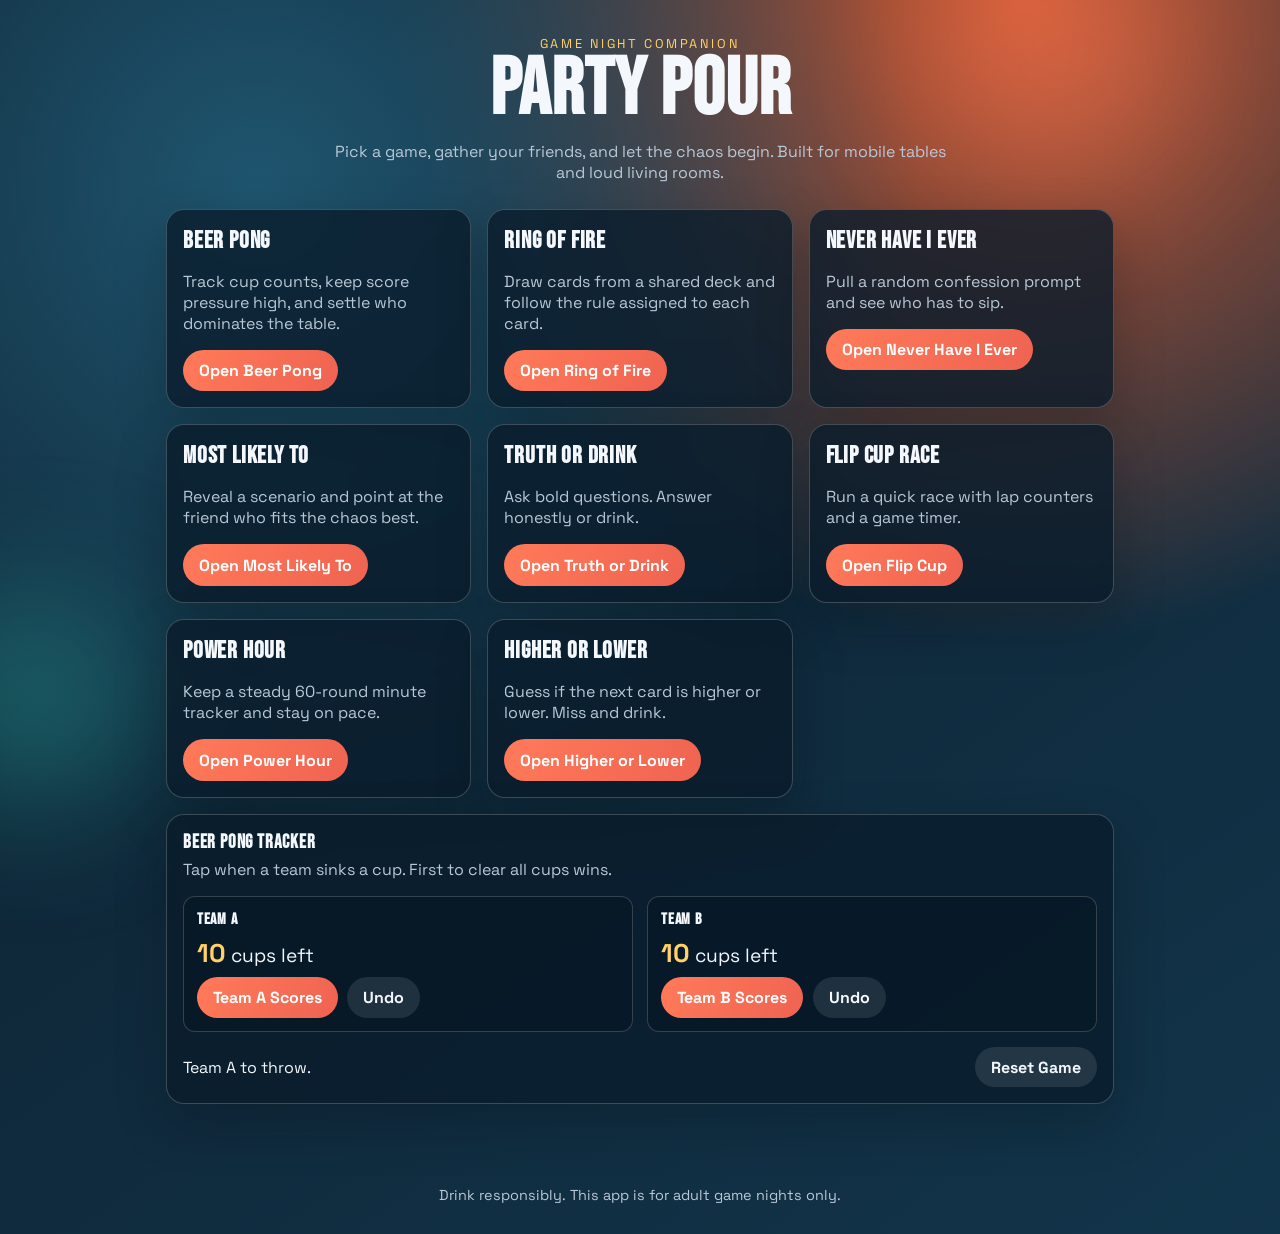
==== index.html @ 75dd9f56 "Add initial implementation of Party Pour drinking game webapp with multiple games and UI" ====
<!DOCTYPE html>
<html lang="en">
  <head>
    <meta charset="UTF-8" />
    <meta name="viewport" content="width=device-width, initial-scale=1.0" />
    <title>Party Pour - Drinking Games</title>
    <link rel="preconnect" href="https://fonts.googleapis.com" />
    <link rel="preconnect" href="https://fonts.gstatic.com" crossorigin />
    <link
      href="https://fonts.googleapis.com/css2?family=Bebas+Neue&family=Space+Grotesk:wght@400;500;700&display=swap"
      rel="stylesheet"
    />
    <link rel="stylesheet" href="styles.css" />
  </head>
  <body>
    <div class="ambient ambient-one" aria-hidden="true"></div>
    <div class="ambient ambient-two" aria-hidden="true"></div>

    <header class="hero">
      <p class="eyebrow">Game Night Companion</p>
      <h1>Party Pour</h1>
      <p class="hero-copy">
        Pick a game, gather your friends, and let the chaos begin. Built for mobile tables and loud living rooms.
      </p>
    </header>

    <main class="layout">
      <section class="game-grid" id="games">
        <article class="game-card" id="beer-pong-card">
          <h2>Beer Pong</h2>
          <p>
            Track cup counts, keep score pressure high, and settle who dominates the table.
          </p>
          <button class="cta" data-target="beer-pong">Open Beer Pong</button>
        </article>

        <article class="game-card" id="ring-fire-card">
          <h2>Ring of Fire</h2>
          <p>
            Draw cards from a shared deck and follow the rule assigned to each card.
          </p>
          <button class="cta" data-target="ring-of-fire">Open Ring of Fire</button>
        </article>

        <article class="game-card">
          <h2>Never Have I Ever</h2>
          <p>
            Pull a random confession prompt and see who has to sip.
          </p>
          <button class="cta" data-target="never-have-i-ever">Open Never Have I Ever</button>
        </article>

        <article class="game-card">
          <h2>Most Likely To</h2>
          <p>
            Reveal a scenario and point at the friend who fits the chaos best.
          </p>
          <button class="cta" data-target="most-likely-to">Open Most Likely To</button>
        </article>

        <article class="game-card">
          <h2>Truth or Drink</h2>
          <p>
            Ask bold questions. Answer honestly or drink.
          </p>
          <button class="cta" data-target="truth-or-drink">Open Truth or Drink</button>
        </article>

        <article class="game-card">
          <h2>Flip Cup Race</h2>
          <p>
            Run a quick race with lap counters and a game timer.
          </p>
          <button class="cta" data-target="flip-cup">Open Flip Cup</button>
        </article>

        <article class="game-card">
          <h2>Power Hour</h2>
          <p>
            Keep a steady 60-round minute tracker and stay on pace.
          </p>
          <button class="cta" data-target="power-hour">Open Power Hour</button>
        </article>

        <article class="game-card">
          <h2>Higher or Lower</h2>
          <p>
            Guess if the next card is higher or lower. Miss and drink.
          </p>
          <button class="cta" data-target="higher-lower">Open Higher or Lower</button>
        </article>
      </section>

      <section class="panel active" id="beer-pong" aria-labelledby="beer-pong-heading">
        <div class="panel-header">
          <h3 id="beer-pong-heading">Beer Pong Tracker</h3>
          <p>Tap when a team sinks a cup. First to clear all cups wins.</p>
        </div>

        <div class="teams">
          <div class="team" data-team="a">
            <h4>Team A</h4>
            <p class="cups-left"><span id="cups-a">10</span> cups left</p>
            <div class="team-actions">
              <button class="hit" data-action="score" data-team="a">Team A Scores</button>
              <button class="undo" data-action="undo" data-team="a">Undo</button>
            </div>
          </div>

          <div class="team" data-team="b">
            <h4>Team B</h4>
            <p class="cups-left"><span id="cups-b">10</span> cups left</p>
            <div class="team-actions">
              <button class="hit" data-action="score" data-team="b">Team B Scores</button>
              <button class="undo" data-action="undo" data-team="b">Undo</button>
            </div>
          </div>
        </div>

        <div class="status-row">
          <p id="beer-pong-status">Team A starts. Lock in your first shot.</p>
          <button id="reset-beer-pong" class="ghost">Reset Game</button>
        </div>
      </section>

      <section class="panel" id="ring-of-fire" aria-labelledby="ring-fire-heading">
        <div class="panel-header">
          <h3 id="ring-fire-heading">Ring of Fire Deck</h3>
          <p>Draw one card at a time and follow the rule. Deck shuffles each reset.</p>
        </div>

        <div class="deck-area">
          <button id="draw-card" class="draw">Draw Card</button>
          <div class="card-output" id="card-output" aria-live="polite">
            <p class="card-rank">Ready to draw</p>
            <p class="card-rule">Press draw to start your round.</p>
          </div>
        </div>

        <div class="status-row">
          <p id="cards-left">52 cards left</p>
          <button id="reset-ring-fire" class="ghost">Reset Deck</button>
        </div>
      </section>

      <section class="panel" id="never-have-i-ever" aria-labelledby="nhie-heading">
        <div class="panel-header">
          <h3 id="nhie-heading">Never Have I Ever</h3>
          <p>One prompt at a time. If you have done it, take a sip.</p>
        </div>

        <div class="deck-area">
          <button id="draw-nhie" class="draw">New Prompt</button>
          <div class="card-output" id="nhie-output" aria-live="polite">
            <p class="card-rank">Never have I ever...</p>
            <p class="card-rule">Tap new prompt to begin.</p>
          </div>
        </div>
      </section>

      <section class="panel" id="most-likely-to" aria-labelledby="mlt-heading">
        <div class="panel-header">
          <h3 id="mlt-heading">Most Likely To</h3>
          <p>Read the scenario, vote quickly, and losing vote drinks.</p>
        </div>

        <div class="deck-area">
          <button id="draw-mlt" class="draw">New Scenario</button>
          <div class="card-output" id="mlt-output" aria-live="polite">
            <p class="card-rank">Most likely to...</p>
            <p class="card-rule">Tap new scenario to start.</p>
          </div>
        </div>
      </section>

      <section class="panel" id="truth-or-drink" aria-labelledby="tod-heading">
        <div class="panel-header">
          <h3 id="tod-heading">Truth or Drink</h3>
          <p>Get a random question. Answer or drink.</p>
        </div>

        <div class="deck-area">
          <button id="draw-tod" class="draw">New Question</button>
          <div class="card-output" id="tod-output" aria-live="polite">
            <p class="card-rank">Truth or drink?</p>
            <p class="card-rule">Tap new question to begin.</p>
          </div>
        </div>
      </section>

      <section class="panel" id="flip-cup" aria-labelledby="flip-cup-heading">
        <div class="panel-header">
          <h3 id="flip-cup-heading">Flip Cup Race</h3>
          <p>Track team flips and race time in one screen.</p>
        </div>

        <div class="teams">
          <div class="team">
            <h4>Team A</h4>
            <p class="cups-left"><span id="flip-a">0</span> flips</p>
            <div class="team-actions">
              <button class="hit" id="flip-a-plus">Add Flip</button>
              <button class="undo" id="flip-a-minus">Undo</button>
            </div>
          </div>

          <div class="team">
            <h4>Team B</h4>
            <p class="cups-left"><span id="flip-b">0</span> flips</p>
            <div class="team-actions">
              <button class="hit" id="flip-b-plus">Add Flip</button>
              <button class="undo" id="flip-b-minus">Undo</button>
            </div>
          </div>
        </div>

        <div class="status-row">
          <p id="flip-timer">00:00</p>
          <div class="inline-actions">
            <button id="flip-start" class="draw">Start Timer</button>
            <button id="flip-stop" class="undo">Stop</button>
            <button id="flip-reset" class="ghost">Reset</button>
          </div>
        </div>
      </section>

      <section class="panel" id="power-hour" aria-labelledby="power-hour-heading">
        <div class="panel-header">
          <h3 id="power-hour-heading">Power Hour</h3>
          <p>Advance one round each minute until round 60.</p>
        </div>

        <div class="status-tile">
          <p class="tile-label">Current Round</p>
          <p class="tile-value" id="power-round">0 / 60</p>
        </div>

        <div class="status-row">
          <button id="power-next" class="draw">Next Round</button>
          <button id="power-reset" class="ghost">Reset Power Hour</button>
        </div>
        <p id="power-status" class="helper-text">Press next round when the minute hits.</p>
      </section>

      <section class="panel" id="higher-lower" aria-labelledby="higher-lower-heading">
        <div class="panel-header">
          <h3 id="higher-lower-heading">Higher or Lower</h3>
          <p>Guess whether the next card is higher or lower than the current card.</p>
        </div>

        <div class="status-tile">
          <p class="tile-label">Current Card</p>
          <p class="tile-value" id="hl-current">Draw to begin</p>
        </div>

        <div class="status-row">
          <button id="hl-higher" class="draw">Higher</button>
          <button id="hl-lower" class="draw">Lower</button>
          <button id="hl-reset" class="ghost">Reset Deck</button>
        </div>
        <p id="hl-status" class="helper-text">Make a guess to reveal the next card.</p>
      </section>
    </main>

    <footer class="footer">
      <p>Drink responsibly. This app is for adult game nights only.</p>
    </footer>

    <script src="script.js"></script>
  </body>
</html>
---- styles.css ----
:root {
  --bg: #0d1f2d;
  --bg-alt: #12344a;
  --accent: #ff7a59;
  --accent-2: #ffd166;
  --mint: #2ec4b6;
  --text: #f4f7fb;
  --muted: #b9c8d6;
  --panel: rgba(9, 28, 43, 0.78);
  --panel-border: rgba(255, 255, 255, 0.2);
  --danger: #ff4d6d;
  --success: #3ddc97;
}

* {
  box-sizing: border-box;
}

body {
  margin: 0;
  min-height: 100vh;
  font-family: "Space Grotesk", "Trebuchet MS", sans-serif;
  color: var(--text);
  background: radial-gradient(circle at 20% 15%, #1f556f 0%, transparent 45%),
    radial-gradient(circle at 80% 0%, #cf5c36 0%, transparent 40%),
    linear-gradient(145deg, var(--bg) 0%, var(--bg-alt) 100%);
  overflow-x: hidden;
  position: relative;
}

.ambient {
  position: fixed;
  z-index: -1;
  border-radius: 50%;
  opacity: 0.35;
  filter: blur(70px);
  animation: drift 10s ease-in-out infinite alternate;
}

.ambient-one {
  width: 240px;
  height: 240px;
  background: var(--accent);
  top: -60px;
  right: 8%;
}

.ambient-two {
  width: 220px;
  height: 220px;
  background: var(--mint);
  bottom: 10%;
  left: -80px;
  animation-duration: 13s;
}

.hero {
  max-width: 980px;
  margin: 0 auto;
  padding: 2.2rem 1rem 1rem;
  text-align: center;
  animation: rise 650ms ease-out both;
}

.eyebrow {
  text-transform: uppercase;
  letter-spacing: 0.16rem;
  color: var(--accent-2);
  margin: 0;
  font-size: 0.8rem;
}

h1,
h2,
h3,
h4 {
  font-family: "Bebas Neue", Impact, sans-serif;
  letter-spacing: 0.05rem;
  margin: 0;
}

h1 {
  font-size: clamp(2.8rem, 8vw, 5rem);
  line-height: 0.95;
}

.hero-copy {
  max-width: 620px;
  margin: 0.8rem auto 0;
  color: var(--muted);
}

.layout {
  max-width: 980px;
  margin: 0 auto;
  padding: 0.6rem 1rem 3.2rem;
}

.game-grid {
  display: grid;
  grid-template-columns: repeat(auto-fit, minmax(240px, 1fr));
  gap: 1rem;
  margin-bottom: 1rem;
}

.game-card,
.panel {
  background: var(--panel);
  border: 1px solid var(--panel-border);
  border-radius: 18px;
  backdrop-filter: blur(6px);
  box-shadow: 0 20px 50px rgba(2, 10, 16, 0.25);
}

.game-card {
  padding: 1rem;
  transform: translateY(12px);
  opacity: 0;
  animation: rise 700ms ease-out forwards;
}

.game-card:nth-child(2) {
  animation-delay: 120ms;
}

.game-card:nth-child(3) {
  animation-delay: 180ms;
}

.game-card:nth-child(4) {
  animation-delay: 240ms;
}

.game-card:nth-child(5) {
  animation-delay: 300ms;
}

.game-card:nth-child(6) {
  animation-delay: 360ms;
}

.game-card:nth-child(7) {
  animation-delay: 420ms;
}

.game-card:nth-child(8) {
  animation-delay: 480ms;
}

.game-card p {
  color: var(--muted);
}

.cta,
.hit,
.undo,
.draw,
.ghost {
  border: none;
  border-radius: 999px;
  font: inherit;
  font-weight: 700;
  cursor: pointer;
  transition: transform 160ms ease, filter 160ms ease;
}

.cta,
.hit,
.draw {
  background: linear-gradient(120deg, var(--accent), #ef6351);
  color: #fff;
  padding: 0.65rem 1rem;
}

.undo,
.ghost {
  background: rgba(255, 255, 255, 0.1);
  color: var(--text);
  padding: 0.6rem 1rem;
}

.cta:hover,
.hit:hover,
.undo:hover,
.draw:hover,
.ghost:hover {
  transform: translateY(-2px);
  filter: brightness(1.05);
}

.panel {
  display: none;
  padding: 1rem;
  margin-top: 0.8rem;
}

.panel.active {
  display: block;
  animation: fadeIn 280ms ease-out;
}

.panel-header p {
  color: var(--muted);
  margin-top: 0.3rem;
}

.teams {
  display: grid;
  gap: 0.9rem;
  grid-template-columns: repeat(auto-fit, minmax(220px, 1fr));
}

.team {
  border: 1px solid rgba(255, 255, 255, 0.18);
  border-radius: 12px;
  padding: 0.8rem;
  background: rgba(5, 20, 31, 0.45);
}

.cups-left {
  margin: 0.5rem 0;
  font-size: 1.2rem;
}

.cups-left span {
  color: var(--accent-2);
  font-size: 1.6rem;
  font-weight: 700;
}

.team-actions {
  display: flex;
  gap: 0.6rem;
  flex-wrap: wrap;
}

.status-row {
  margin-top: 0.95rem;
  display: flex;
  justify-content: space-between;
  align-items: center;
  gap: 0.75rem;
  flex-wrap: wrap;
}

#beer-pong-status {
  margin: 0;
}

.inline-actions {
  display: flex;
  gap: 0.55rem;
  flex-wrap: wrap;
}

.status-tile {
  margin-top: 0.8rem;
  border: 1px solid rgba(255, 255, 255, 0.18);
  border-radius: 12px;
  padding: 0.9rem;
  background: rgba(5, 20, 31, 0.45);
}

.tile-label {
  margin: 0;
  color: var(--muted);
  text-transform: uppercase;
  letter-spacing: 0.08rem;
  font-size: 0.78rem;
}

.tile-value {
  margin: 0.25rem 0 0;
  font-size: clamp(1.2rem, 4vw, 1.8rem);
  font-weight: 700;
}

.helper-text {
  margin: 0.8rem 0 0;
  color: var(--muted);
}

.deck-area {
  display: grid;
  gap: 0.8rem;
  grid-template-columns: 1fr;
}

.card-output {
  border: 1px solid rgba(255, 255, 255, 0.18);
  border-radius: 12px;
  padding: 1rem;
  background: linear-gradient(130deg, rgba(46, 196, 182, 0.15), rgba(255, 122, 89, 0.12));
  min-height: 120px;
}

.card-rank {
  font-size: clamp(1.2rem, 3vw, 1.8rem);
  font-weight: 700;
  margin: 0;
}

.card-rule {
  margin: 0.4rem 0 0;
  color: var(--muted);
}

.footer {
  text-align: center;
  color: var(--muted);
  padding: 1rem;
  font-size: 0.9rem;
}

@keyframes rise {
  from {
    opacity: 0;
    transform: translateY(16px);
  }

  to {
    opacity: 1;
    transform: translateY(0);
  }
}

@keyframes fadeIn {
  from {
    opacity: 0;
  }

  to {
    opacity: 1;
  }
}

@keyframes drift {
  from {
    transform: translate(0, 0) scale(1);
  }

  to {
    transform: translate(20px, 30px) scale(1.12);
  }
}

@media (max-width: 680px) {
  .hero {
    text-align: left;
    padding-top: 1.4rem;
  }

  .status-row {
    align-items: stretch;
  }

  .status-row .ghost {
    width: 100%;
  }

  .hit,
  .undo,
  .draw,
  .cta {
    width: 100%;
  }

  .inline-actions {
    width: 100%;
  }

  .inline-actions .draw,
  .inline-actions .undo,
  .inline-actions .ghost {
    width: 100%;
  }

  .team-actions {
    flex-direction: column;
  }
}
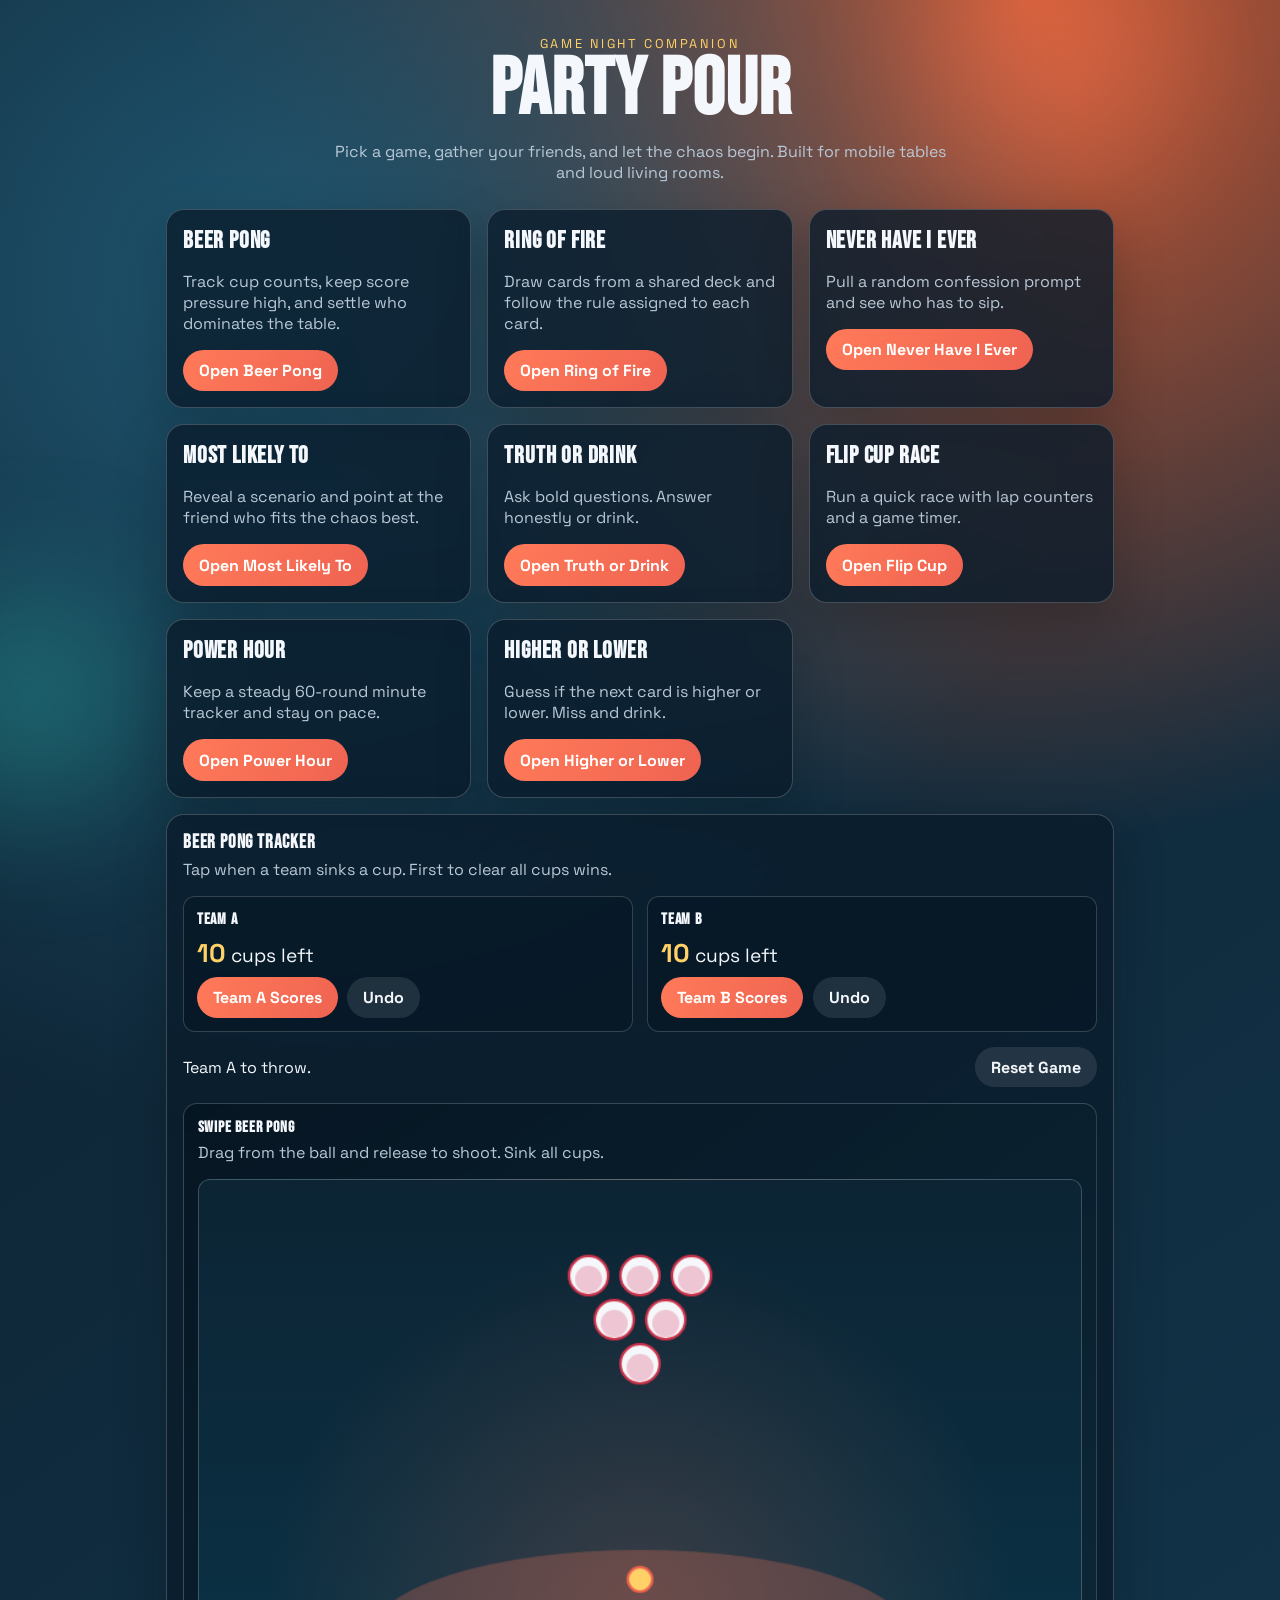
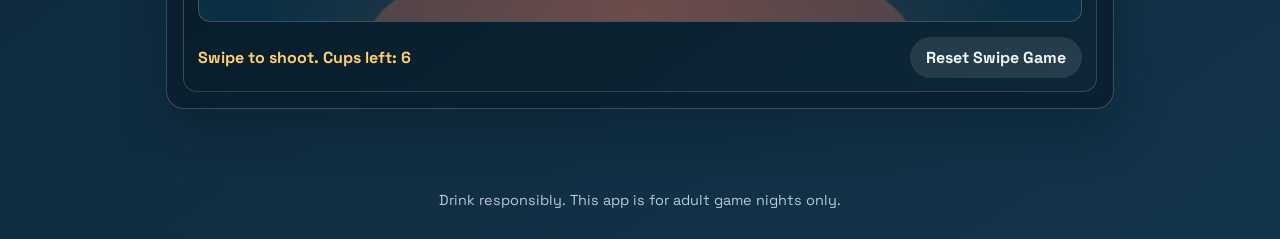
==== commit 335dbab5: "Add Swipe Beer Pong mini-game with canvas and UI elements" ====
--- a/index.html
+++ b/index.html
@@ -121,6 +121,18 @@
           <p id="beer-pong-status">Team A starts. Lock in your first shot.</p>
           <button id="reset-beer-pong" class="ghost">Reset Game</button>
         </div>
+
+        <div class="beer-pong-swipe">
+          <div class="panel-header compact">
+            <h4>Swipe Beer Pong</h4>
+            <p>Drag from the ball and release to shoot. Sink all cups.</p>
+          </div>
+          <canvas id="beer-pong-canvas" width="720" height="360" aria-label="Swipe beer pong mini game"></canvas>
+          <div class="status-row">
+            <p id="beer-pong-swipe-status">Swipe to shoot. Cups left: 6</p>
+            <button id="reset-beer-pong-swipe" class="ghost">Reset Swipe Game</button>
+          </div>
+        </div>
       </section>
 
       <section class="panel" id="ring-of-fire" aria-labelledby="ring-fire-heading">
@@ -132,6 +144,11 @@
         <div class="deck-area">
           <button id="draw-card" class="draw">Draw Card</button>
           <div class="card-output" id="card-output" aria-live="polite">
+            <div class="poker-card is-back" id="ring-fire-poker-card" aria-hidden="true">
+              <div class="poker-card-face poker-card-back">
+                <p>PARTY</p>
+              </div>
+            </div>
             <p class="card-rank">Ready to draw</p>
             <p class="card-rule">Press draw to start your round.</p>
           </div>
@@ -250,6 +267,11 @@
 
         <div class="status-tile">
           <p class="tile-label">Current Card</p>
+          <div class="poker-card is-back" id="hl-poker-card" aria-hidden="true">
+            <div class="poker-card-face poker-card-back">
+              <p>HIGH/LOW</p>
+            </div>
+          </div>
           <p class="tile-value" id="hl-current">Draw to begin</p>
         </div>
 
--- a/styles.css
+++ b/styles.css
@@ -204,6 +204,35 @@
   margin-top: 0.3rem;
 }
 
+.panel-header.compact {
+  margin-bottom: 0.4rem;
+}
+
+.beer-pong-swipe {
+  margin-top: 1rem;
+  border: 1px solid rgba(255, 255, 255, 0.18);
+  border-radius: 14px;
+  padding: 0.85rem;
+  background: linear-gradient(145deg, rgba(5, 20, 31, 0.72), rgba(17, 49, 66, 0.48));
+}
+
+#beer-pong-canvas {
+  width: 100%;
+  height: auto;
+  border-radius: 12px;
+  border: 1px solid rgba(255, 255, 255, 0.2);
+  background: radial-gradient(circle at 50% 100%, rgba(255, 122, 89, 0.2), transparent 60%),
+    linear-gradient(180deg, #0c2434 0%, #0b3043 100%);
+  touch-action: none;
+  display: block;
+}
+
+#beer-pong-swipe-status {
+  margin: 0;
+  color: var(--accent-2);
+  font-weight: 700;
+}
+
 .teams {
   display: grid;
   gap: 0.9rem;
@@ -292,6 +321,9 @@
   padding: 1rem;
   background: linear-gradient(130deg, rgba(46, 196, 182, 0.15), rgba(255, 122, 89, 0.12));
   min-height: 120px;
+  display: grid;
+  justify-items: start;
+  gap: 0.5rem;
 }
 
 .card-rank {
@@ -303,6 +335,130 @@
 .card-rule {
   margin: 0.4rem 0 0;
   color: var(--muted);
+}
+
+.poker-card {
+  width: 112px;
+  height: 158px;
+  border-radius: 14px;
+  perspective: 700px;
+  cursor: default;
+  transform-style: preserve-3d;
+  transition: transform 260ms ease;
+}
+
+.poker-card:hover {
+  transform: rotate(-2deg) translateY(-3px);
+}
+
+.poker-card-face {
+  position: relative;
+  width: 100%;
+  height: 100%;
+  border-radius: 14px;
+  border: 2px solid #f2f2f2;
+  background: linear-gradient(175deg, #ffffff 0%, #eef3f8 100%);
+  box-shadow: 0 14px 20px rgba(0, 0, 0, 0.24);
+  padding: 0.45rem;
+  overflow: hidden;
+}
+
+.poker-card-face::after {
+  content: "";
+  position: absolute;
+  inset: 0;
+  background: linear-gradient(120deg, transparent 25%, rgba(255, 255, 255, 0.5) 45%, transparent 62%);
+  transform: translateX(-120%);
+  transition: transform 420ms ease;
+}
+
+.poker-card:hover .poker-card-face::after {
+  transform: translateX(120%);
+}
+
+.poker-card.red {
+  color: #d00032;
+}
+
+.poker-card.black {
+  color: #102a43;
+}
+
+.poker-corner {
+  display: flex;
+  flex-direction: column;
+  align-items: center;
+  line-height: 1;
+  font-weight: 700;
+}
+
+.poker-corner.bottom {
+  position: absolute;
+  right: 0.45rem;
+  bottom: 0.45rem;
+  transform: rotate(180deg);
+}
+
+.poker-rank {
+  font-size: 1.05rem;
+}
+
+.poker-suit {
+  font-size: 0.95rem;
+  margin-top: 0.12rem;
+}
+
+.poker-center {
+  position: absolute;
+  inset: 0;
+  display: grid;
+  place-items: center;
+  font-size: 2.4rem;
+}
+
+.poker-card-back {
+  display: grid;
+  place-items: center;
+  background: repeating-linear-gradient(
+      45deg,
+      #f6f6f6,
+      #f6f6f6 8px,
+      #e1e7ee 8px,
+      #e1e7ee 16px
+    ),
+    linear-gradient(145deg, #264653, #1d3557);
+  color: #17324d;
+}
+
+.poker-card-back p {
+  margin: 0;
+  background: #ffffff;
+  border: 2px solid #17324d;
+  border-radius: 8px;
+  padding: 0.25rem 0.45rem;
+  font-size: 0.72rem;
+  font-weight: 700;
+  letter-spacing: 0.05rem;
+}
+
+.poker-card.is-back .poker-card-face {
+  border-color: #17324d;
+}
+
+.poker-card.dealt {
+  animation: dealIn 360ms ease-out;
+}
+
+@keyframes dealIn {
+  from {
+    transform: translateY(-10px) rotate(-5deg) scale(0.95);
+    opacity: 0;
+  }
+
+  to {
+    transform: translateY(0) rotate(0deg) scale(1);
+    opacity: 1;
+  }
 }
 
 .footer {
@@ -365,6 +521,11 @@
     width: 100%;
   }
 
+  .poker-card {
+    width: 100px;
+    height: 144px;
+  }
+
   .inline-actions {
     width: 100%;
   }
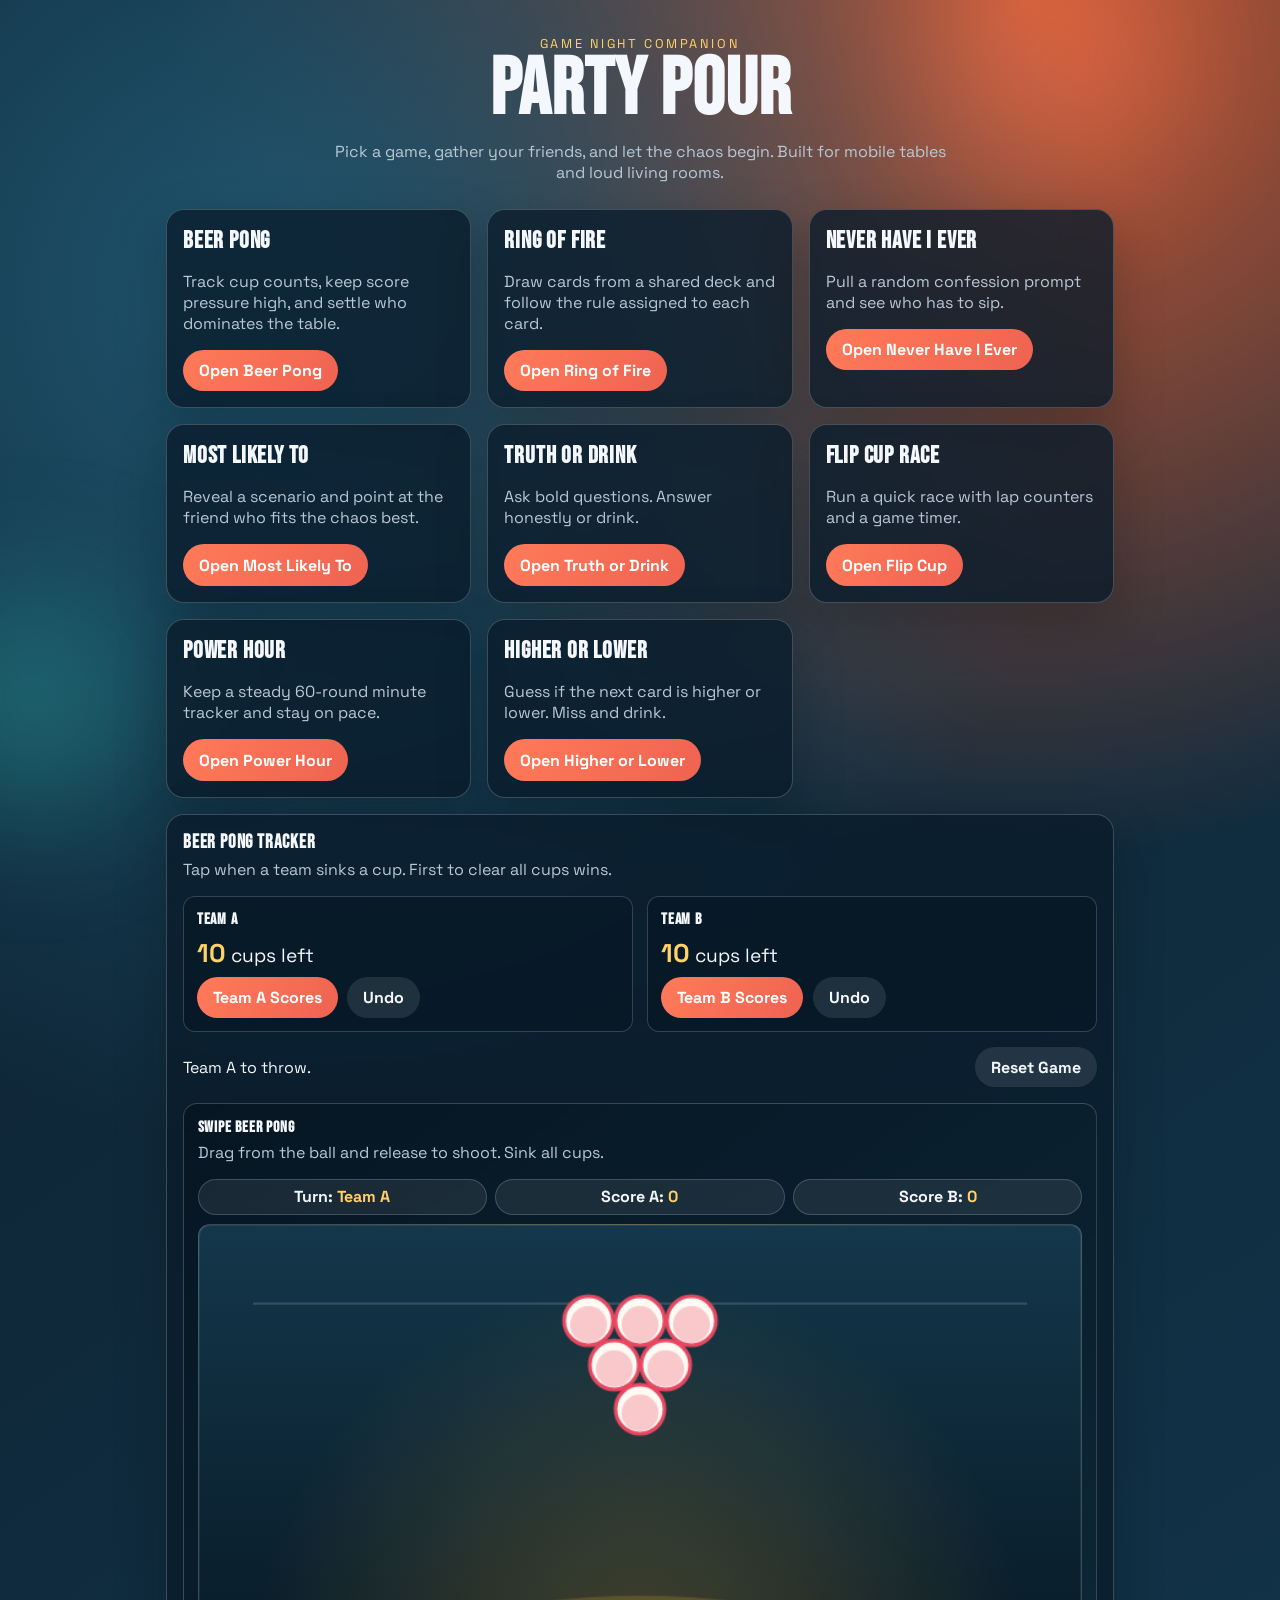
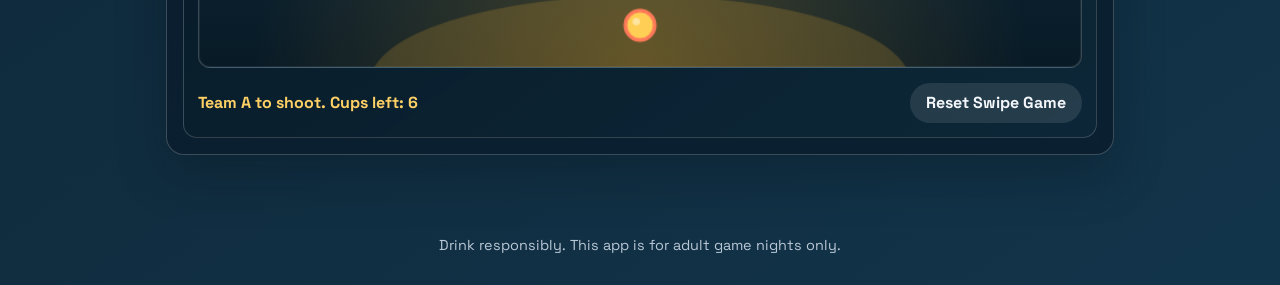
==== commit 279324fb: "Add scoreboard UI and audio feedback for Swipe Beer Pong game" ====
--- a/index.html
+++ b/index.html
@@ -127,6 +127,11 @@
             <h4>Swipe Beer Pong</h4>
             <p>Drag from the ball and release to shoot. Sink all cups.</p>
           </div>
+          <div class="swipe-scoreboard">
+            <p>Turn: <span id="swipe-turn">Team A</span></p>
+            <p>Score A: <span id="swipe-score-a">0</span></p>
+            <p>Score B: <span id="swipe-score-b">0</span></p>
+          </div>
           <canvas id="beer-pong-canvas" width="720" height="360" aria-label="Swipe beer pong mini game"></canvas>
           <div class="status-row">
             <p id="beer-pong-swipe-status">Swipe to shoot. Cups left: 6</p>
--- a/styles.css
+++ b/styles.css
@@ -216,15 +216,38 @@
   background: linear-gradient(145deg, rgba(5, 20, 31, 0.72), rgba(17, 49, 66, 0.48));
 }
 
+.swipe-scoreboard {
+  display: grid;
+  grid-template-columns: repeat(3, minmax(120px, 1fr));
+  gap: 0.5rem;
+  margin-bottom: 0.6rem;
+}
+
+.swipe-scoreboard p {
+  margin: 0;
+  border: 1px solid rgba(255, 255, 255, 0.18);
+  border-radius: 999px;
+  padding: 0.4rem 0.65rem;
+  text-align: center;
+  font-weight: 700;
+  background: rgba(255, 255, 255, 0.08);
+}
+
+.swipe-scoreboard span {
+  color: var(--accent-2);
+}
+
 #beer-pong-canvas {
   width: 100%;
+  min-height: 220px;
   height: auto;
   border-radius: 12px;
   border: 1px solid rgba(255, 255, 255, 0.2);
-  background: radial-gradient(circle at 50% 100%, rgba(255, 122, 89, 0.2), transparent 60%),
-    linear-gradient(180deg, #0c2434 0%, #0b3043 100%);
+  background: radial-gradient(circle at 50% 100%, rgba(255, 182, 39, 0.24), transparent 62%),
+    linear-gradient(180deg, #14374b 0%, #0d2737 55%, #081a26 100%);
   touch-action: none;
   display: block;
+  box-shadow: inset 0 0 0 1px rgba(255, 255, 255, 0.07);
 }
 
 #beer-pong-swipe-status {
@@ -530,6 +553,10 @@
     width: 100%;
   }
 
+  .swipe-scoreboard {
+    grid-template-columns: 1fr;
+  }
+
   .inline-actions .draw,
   .inline-actions .undo,
   .inline-actions .ghost {
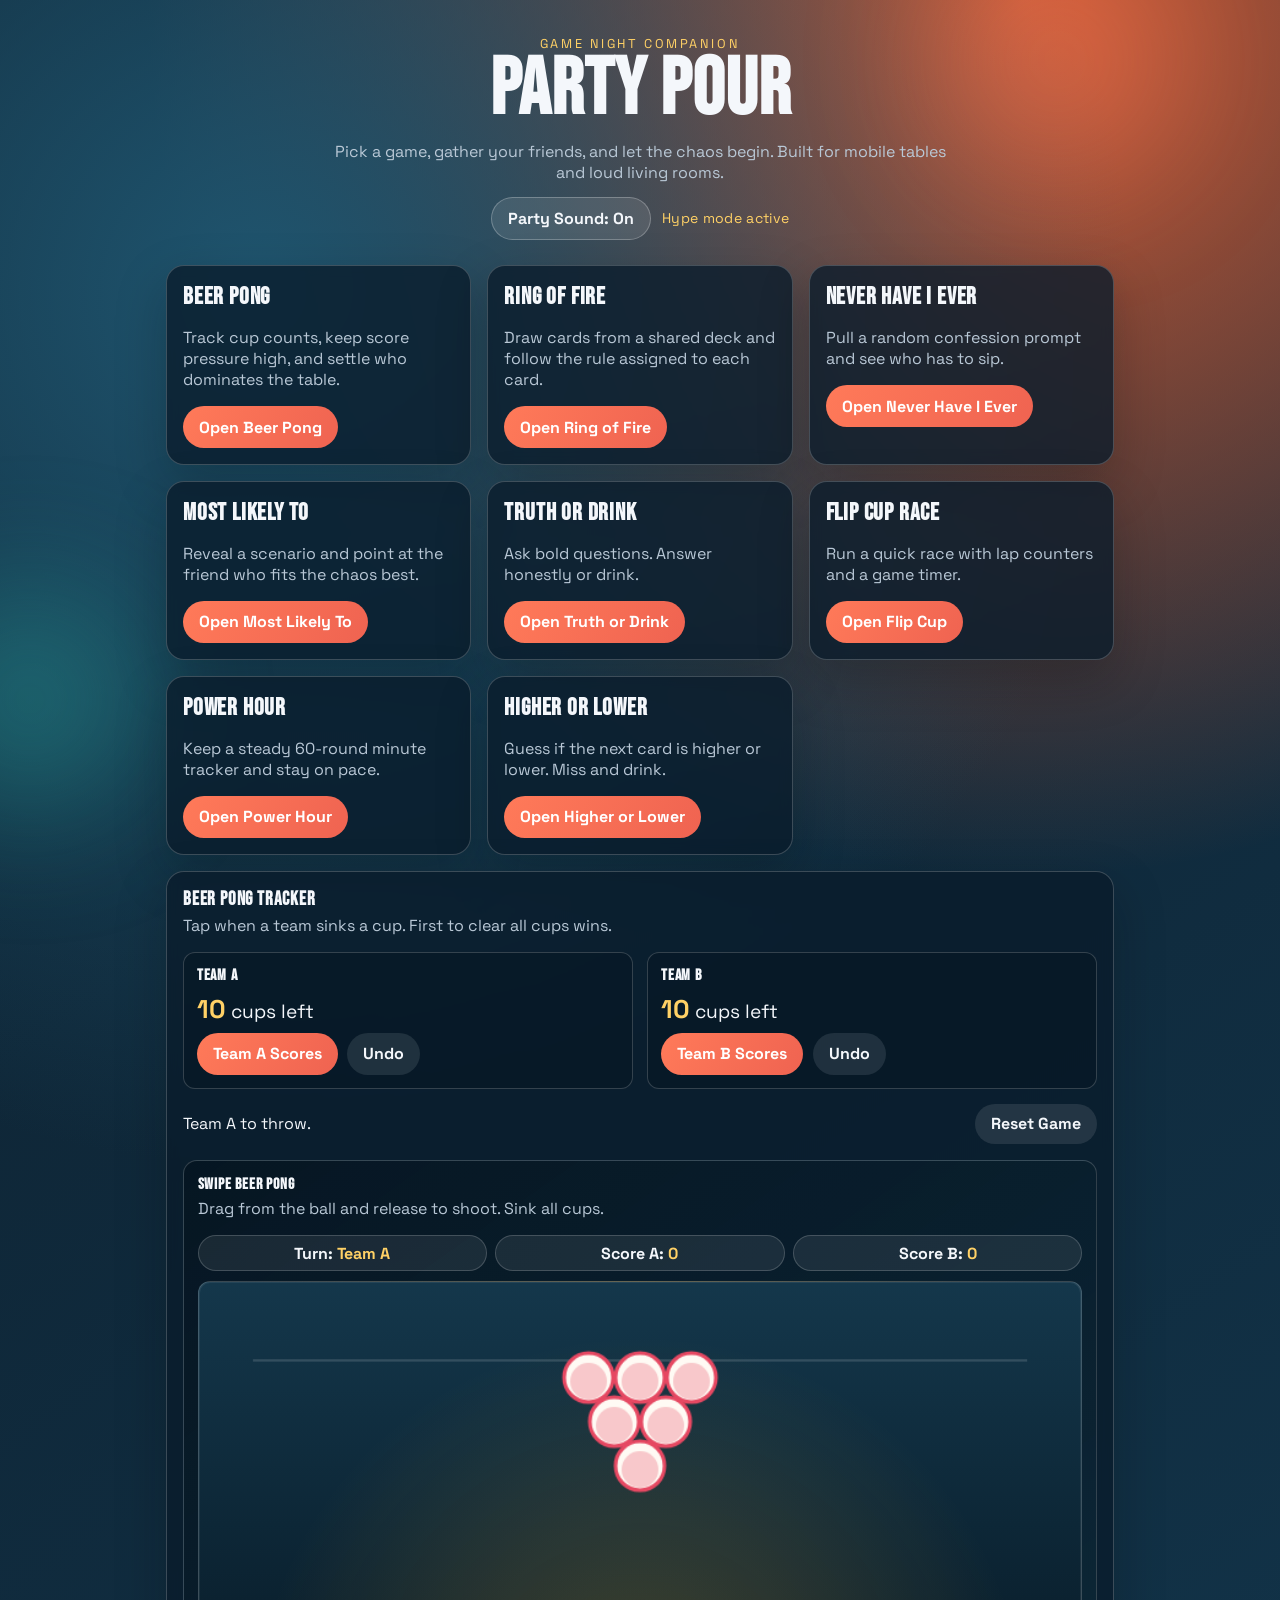
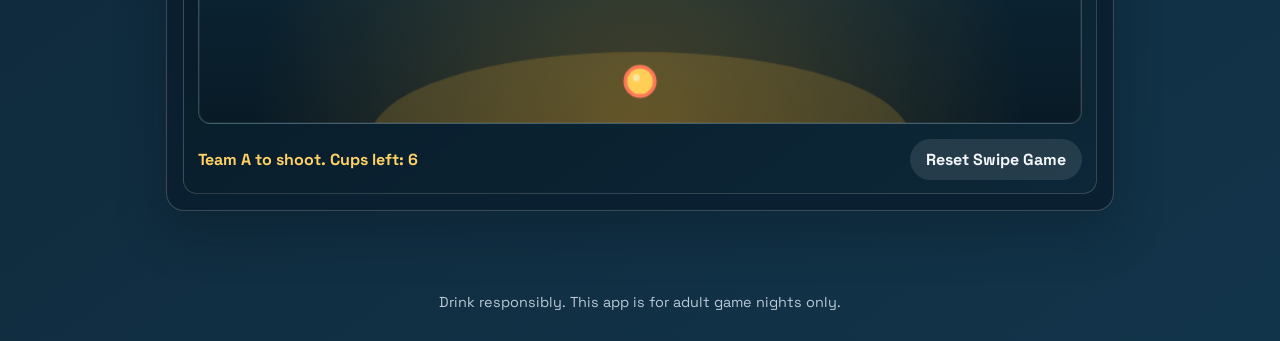
==== commit 93382ef0: "Add audio effects and UI controls for party sound feature" ====
--- a/index.html
+++ b/index.html
@@ -22,6 +22,10 @@
       <p class="hero-copy">
         Pick a game, gather your friends, and let the chaos begin. Built for mobile tables and loud living rooms.
       </p>
+      <div class="hero-controls">
+        <button id="fx-toggle" class="ghost" type="button">Party Sound: On</button>
+        <p id="fx-status">Hype mode active</p>
+      </div>
     </header>
 
     <main class="layout">
@@ -149,13 +153,29 @@
         <div class="deck-area">
           <button id="draw-card" class="draw">Draw Card</button>
           <div class="card-output" id="card-output" aria-live="polite">
-            <div class="poker-card is-back" id="ring-fire-poker-card" aria-hidden="true">
-              <div class="poker-card-face poker-card-back">
-                <p>PARTY</p>
+            <div class="fire-stage" id="ring-fire-stage" aria-hidden="true">
+              <div class="fire-glow"></div>
+              <div class="fire-embers">
+                <span></span><span></span><span></span><span></span><span></span><span></span>
+              </div>
+              <div class="poker-card is-back" id="ring-fire-poker-card">
+                <div class="poker-card-face poker-card-back">
+                  <p>PARTY</p>
+                </div>
               </div>
             </div>
             <p class="card-rank">Ready to draw</p>
             <p class="card-rule">Press draw to start your round.</p>
+          </div>
+          <div class="kings-meter" id="kings-meter" aria-live="polite">
+            <p class="kings-title">Last King Drinks Meter</p>
+            <div class="kings-slots">
+              <span class="king-slot"></span>
+              <span class="king-slot"></span>
+              <span class="king-slot"></span>
+              <span class="king-slot"></span>
+            </div>
+            <p id="king-status" class="kings-status">Kings drawn: 0 / 4</p>
           </div>
         </div>
 
@@ -255,6 +275,7 @@
         <div class="status-tile">
           <p class="tile-label">Current Round</p>
           <p class="tile-value" id="power-round">0 / 60</p>
+          <div class="power-bar"><span id="power-fill"></span></div>
         </div>
 
         <div class="status-row">
@@ -285,6 +306,7 @@
           <button id="hl-lower" class="draw">Lower</button>
           <button id="hl-reset" class="ghost">Reset Deck</button>
         </div>
+        <p id="hl-streak" class="helper-text">Streak: 0</p>
         <p id="hl-status" class="helper-text">Make a guess to reveal the next card.</p>
       </section>
     </main>
--- a/styles.css
+++ b/styles.css
@@ -90,6 +90,26 @@
   color: var(--muted);
 }
 
+.hero-controls {
+  margin-top: 0.9rem;
+  display: flex;
+  justify-content: center;
+  align-items: center;
+  gap: 0.7rem;
+  flex-wrap: wrap;
+}
+
+#fx-toggle {
+  border: 1px solid rgba(255, 255, 255, 0.25);
+}
+
+#fx-status {
+  margin: 0;
+  color: var(--accent-2);
+  font-size: 0.88rem;
+  letter-spacing: 0.02rem;
+}
+
 .layout {
   max-width: 980px;
   margin: 0 auto;
@@ -332,6 +352,29 @@
   color: var(--muted);
 }
 
+.power-bar {
+  margin-top: 0.55rem;
+  width: 100%;
+  height: 12px;
+  border-radius: 999px;
+  overflow: hidden;
+  border: 1px solid rgba(255, 255, 255, 0.2);
+  background: rgba(255, 255, 255, 0.08);
+}
+
+#power-fill {
+  display: block;
+  width: 0%;
+  height: 100%;
+  background: linear-gradient(90deg, #2ec4b6, #ffd166, #ff7a59);
+  transition: width 220ms ease;
+}
+
+#hl-streak {
+  color: #ffd166;
+  font-weight: 700;
+}
+
 .deck-area {
   display: grid;
   gap: 0.8rem;
@@ -358,6 +401,201 @@
 .card-rule {
   margin: 0.4rem 0 0;
   color: var(--muted);
+}
+
+.card-output.hype-pop {
+  animation: hypePop 280ms ease-out;
+}
+
+#ring-of-fire .card-output {
+  background: linear-gradient(140deg, rgba(255, 95, 31, 0.18), rgba(255, 188, 66, 0.08), rgba(99, 12, 32, 0.3));
+  border-color: rgba(255, 132, 72, 0.4);
+}
+
+.kings-meter {
+  border: 1px solid rgba(255, 132, 72, 0.45);
+  border-radius: 12px;
+  padding: 0.7rem;
+  background: linear-gradient(135deg, rgba(82, 11, 23, 0.75), rgba(28, 7, 13, 0.55));
+}
+
+.kings-title {
+  margin: 0;
+  font-weight: 700;
+  color: #ffd9b8;
+}
+
+.kings-slots {
+  display: grid;
+  grid-template-columns: repeat(4, 1fr);
+  gap: 0.5rem;
+  margin-top: 0.55rem;
+}
+
+.king-slot {
+  height: 30px;
+  border-radius: 8px;
+  border: 1px solid rgba(255, 180, 120, 0.4);
+  background: rgba(255, 255, 255, 0.07);
+  position: relative;
+  overflow: hidden;
+}
+
+.king-slot::before {
+  content: "K";
+  position: absolute;
+  inset: 0;
+  display: grid;
+  place-items: center;
+  font-weight: 700;
+  color: rgba(255, 223, 193, 0.5);
+}
+
+.king-slot.filled {
+  background: linear-gradient(180deg, #ffd166, #ff7a59);
+  border-color: #ffcb85;
+  box-shadow: 0 0 16px rgba(255, 128, 53, 0.45);
+}
+
+.king-slot.filled::before {
+  color: #5f1308;
+}
+
+.kings-status {
+  margin: 0.55rem 0 0;
+  color: #ffe1c6;
+}
+
+.fire-stage {
+  --fire-intensity: 0.75;
+  position: relative;
+  width: 180px;
+  min-height: 190px;
+  display: grid;
+  place-items: center;
+  isolation: isolate;
+}
+
+.fire-glow {
+  position: absolute;
+  inset: auto 8px 10px;
+  height: 42px;
+  border-radius: 50%;
+  background: radial-gradient(circle, rgba(255, 128, 34, 0.65) 0%, rgba(255, 98, 0, 0.25) 45%, transparent 75%);
+  filter: blur(10px);
+  animation: flamePulse 1.2s ease-in-out infinite;
+  z-index: 0;
+}
+
+.fire-stage::before,
+.fire-stage::after {
+  content: "";
+  position: absolute;
+  bottom: 10px;
+  width: 54px;
+  height: 90px;
+  background: radial-gradient(circle at 50% 78%, rgba(255, 227, 163, 0.9) 0%, rgba(255, 152, 56, 0.8) 33%, rgba(255, 75, 0, 0.08) 70%);
+  border-radius: 50% 50% 45% 45%;
+  filter: blur(4px);
+  opacity: calc(0.65 * var(--fire-intensity));
+  transform-origin: center bottom;
+  animation: flameLick 780ms ease-in-out infinite alternate;
+  z-index: 1;
+}
+
+.fire-stage::before {
+  left: 24px;
+}
+
+.fire-stage::after {
+  right: 24px;
+  animation-delay: 180ms;
+}
+
+.fire-embers {
+  position: absolute;
+  inset: 0;
+  pointer-events: none;
+  z-index: 1;
+}
+
+.fire-embers span {
+  position: absolute;
+  bottom: 24px;
+  width: 6px;
+  height: 6px;
+  border-radius: 50%;
+  background: radial-gradient(circle, #fff2bf 0%, #ff8e3d 58%, rgba(255, 69, 0, 0) 100%);
+  opacity: 0;
+  animation: emberRise 1.8s linear infinite;
+}
+
+.fire-embers span:nth-child(1) {
+  left: 18%;
+  animation-delay: 0.1s;
+}
+
+.fire-embers span:nth-child(2) {
+  left: 34%;
+  animation-delay: 0.5s;
+}
+
+.fire-embers span:nth-child(3) {
+  left: 44%;
+  animation-delay: 0.9s;
+}
+
+.fire-embers span:nth-child(4) {
+  left: 58%;
+  animation-delay: 1.1s;
+}
+
+.fire-embers span:nth-child(5) {
+  left: 70%;
+  animation-delay: 0.35s;
+}
+
+.fire-embers span:nth-child(6) {
+  left: 82%;
+  animation-delay: 1.35s;
+}
+
+#ring-fire-poker-card {
+  position: relative;
+  z-index: 2;
+  filter: drop-shadow(0 0 14px rgba(255, 126, 35, 0.4));
+}
+
+.fire-stage.ignite #ring-fire-poker-card {
+  animation: fireCardSlam 300ms ease-out;
+}
+
+.fire-stage.king-flare {
+  --fire-intensity: 1.25;
+}
+
+.fire-stage.king-flare .fire-glow {
+  animation-duration: 620ms;
+  filter: blur(14px);
+}
+
+.fire-stage.king-flare::before,
+.fire-stage.king-flare::after {
+  height: 110px;
+}
+
+.fire-stage.inferno-burst {
+  animation: infernoPulse 420ms ease-out;
+}
+
+.fire-stage.inferno-burst .fire-glow {
+  filter: blur(18px);
+  animation-duration: 280ms;
+}
+
+.fire-stage.inferno-burst::before,
+.fire-stage.inferno-burst::after {
+  height: 130px;
 }
 
 .poker-card {
@@ -523,10 +761,86 @@
   }
 }
 
+@keyframes flamePulse {
+  from {
+    transform: scale(0.94);
+    opacity: 0.6;
+  }
+
+  to {
+    transform: scale(1.08);
+    opacity: 0.95;
+  }
+}
+
+@keyframes flameLick {
+  from {
+    transform: rotate(-5deg) scaleY(0.9);
+  }
+
+  to {
+    transform: rotate(5deg) scaleY(1.15);
+  }
+}
+
+@keyframes emberRise {
+  0% {
+    transform: translateY(0) scale(0.65);
+    opacity: 0;
+  }
+
+  20% {
+    opacity: 1;
+  }
+
+  100% {
+    transform: translateY(-110px) translateX(14px) scale(0.2);
+    opacity: 0;
+  }
+}
+
+@keyframes fireCardSlam {
+  0% {
+    transform: translateY(-16px) scale(1.03);
+  }
+
+  100% {
+    transform: translateY(0) scale(1);
+  }
+}
+
+@keyframes infernoPulse {
+  0% {
+    transform: scale(0.97);
+  }
+
+  40% {
+    transform: scale(1.04);
+  }
+
+  100% {
+    transform: scale(1);
+  }
+}
+
+@keyframes hypePop {
+  0% {
+    transform: scale(0.98);
+  }
+
+  100% {
+    transform: scale(1);
+  }
+}
+
 @media (max-width: 680px) {
   .hero {
     text-align: left;
     padding-top: 1.4rem;
+  }
+
+  .hero-controls {
+    justify-content: flex-start;
   }
 
   .status-row {
@@ -549,6 +863,11 @@
     height: 144px;
   }
 
+  .fire-stage {
+    width: 156px;
+    min-height: 176px;
+  }
+
   .inline-actions {
     width: 100%;
   }
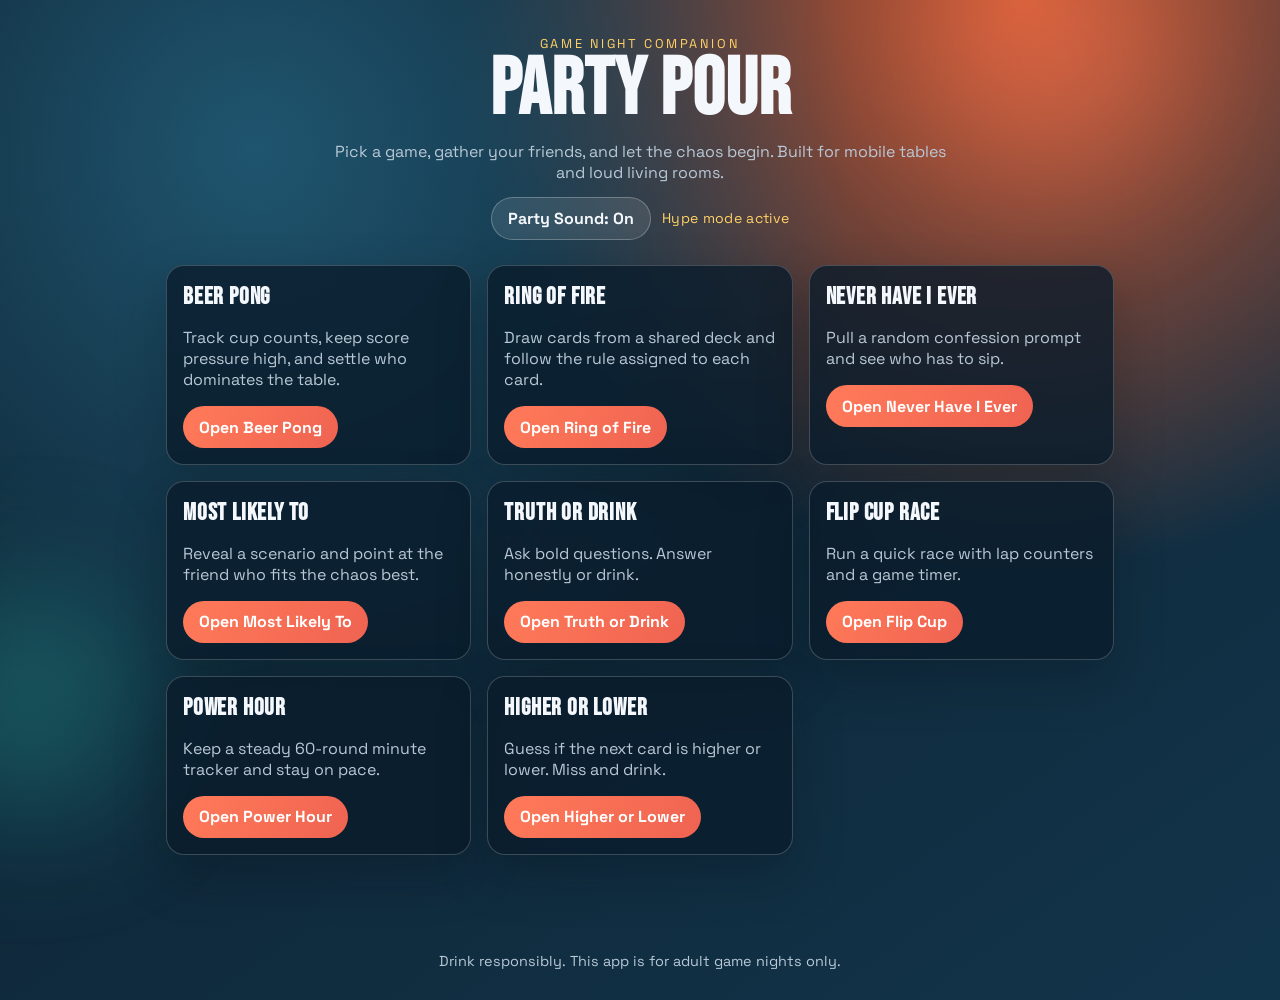
==== commit c934ee8d: "Add game HTML files and enhance JavaScript functionality - Created new HTML files for various party " ====
--- a/index.html
+++ b/index.html
@@ -15,6 +15,7 @@
   <body>
     <div class="ambient ambient-one" aria-hidden="true"></div>
     <div class="ambient ambient-two" aria-hidden="true"></div>
+    <div id="screen-flash" aria-hidden="true"></div>
 
     <header class="hero">
       <p class="eyebrow">Game Night Companion</p>
@@ -35,7 +36,7 @@
           <p>
             Track cup counts, keep score pressure high, and settle who dominates the table.
           </p>
-          <button class="cta" data-target="beer-pong">Open Beer Pong</button>
+          <a class="cta-link" href="beer-pong.html">Open Beer Pong</a>
         </article>
 
         <article class="game-card" id="ring-fire-card">
@@ -43,7 +44,7 @@
           <p>
             Draw cards from a shared deck and follow the rule assigned to each card.
           </p>
-          <button class="cta" data-target="ring-of-fire">Open Ring of Fire</button>
+          <a class="cta-link" href="ring-of-fire.html">Open Ring of Fire</a>
         </article>
 
         <article class="game-card">
@@ -51,7 +52,7 @@
           <p>
             Pull a random confession prompt and see who has to sip.
           </p>
-          <button class="cta" data-target="never-have-i-ever">Open Never Have I Ever</button>
+          <a class="cta-link" href="never-have-i-ever.html">Open Never Have I Ever</a>
         </article>
 
         <article class="game-card">
@@ -59,7 +60,7 @@
           <p>
             Reveal a scenario and point at the friend who fits the chaos best.
           </p>
-          <button class="cta" data-target="most-likely-to">Open Most Likely To</button>
+          <a class="cta-link" href="most-likely-to.html">Open Most Likely To</a>
         </article>
 
         <article class="game-card">
@@ -67,7 +68,7 @@
           <p>
             Ask bold questions. Answer honestly or drink.
           </p>
-          <button class="cta" data-target="truth-or-drink">Open Truth or Drink</button>
+          <a class="cta-link" href="truth-or-drink.html">Open Truth or Drink</a>
         </article>
 
         <article class="game-card">
@@ -75,7 +76,7 @@
           <p>
             Run a quick race with lap counters and a game timer.
           </p>
-          <button class="cta" data-target="flip-cup">Open Flip Cup</button>
+          <a class="cta-link" href="flip-cup.html">Open Flip Cup</a>
         </article>
 
         <article class="game-card">
@@ -83,7 +84,7 @@
           <p>
             Keep a steady 60-round minute tracker and stay on pace.
           </p>
-          <button class="cta" data-target="power-hour">Open Power Hour</button>
+          <a class="cta-link" href="power-hour.html">Open Power Hour</a>
         </article>
 
         <article class="game-card">
@@ -91,223 +92,8 @@
           <p>
             Guess if the next card is higher or lower. Miss and drink.
           </p>
-          <button class="cta" data-target="higher-lower">Open Higher or Lower</button>
+          <a class="cta-link" href="higher-lower.html">Open Higher or Lower</a>
         </article>
-      </section>
-
-      <section class="panel active" id="beer-pong" aria-labelledby="beer-pong-heading">
-        <div class="panel-header">
-          <h3 id="beer-pong-heading">Beer Pong Tracker</h3>
-          <p>Tap when a team sinks a cup. First to clear all cups wins.</p>
-        </div>
-
-        <div class="teams">
-          <div class="team" data-team="a">
-            <h4>Team A</h4>
-            <p class="cups-left"><span id="cups-a">10</span> cups left</p>
-            <div class="team-actions">
-              <button class="hit" data-action="score" data-team="a">Team A Scores</button>
-              <button class="undo" data-action="undo" data-team="a">Undo</button>
-            </div>
-          </div>
-
-          <div class="team" data-team="b">
-            <h4>Team B</h4>
-            <p class="cups-left"><span id="cups-b">10</span> cups left</p>
-            <div class="team-actions">
-              <button class="hit" data-action="score" data-team="b">Team B Scores</button>
-              <button class="undo" data-action="undo" data-team="b">Undo</button>
-            </div>
-          </div>
-        </div>
-
-        <div class="status-row">
-          <p id="beer-pong-status">Team A starts. Lock in your first shot.</p>
-          <button id="reset-beer-pong" class="ghost">Reset Game</button>
-        </div>
-
-        <div class="beer-pong-swipe">
-          <div class="panel-header compact">
-            <h4>Swipe Beer Pong</h4>
-            <p>Drag from the ball and release to shoot. Sink all cups.</p>
-          </div>
-          <div class="swipe-scoreboard">
-            <p>Turn: <span id="swipe-turn">Team A</span></p>
-            <p>Score A: <span id="swipe-score-a">0</span></p>
-            <p>Score B: <span id="swipe-score-b">0</span></p>
-          </div>
-          <canvas id="beer-pong-canvas" width="720" height="360" aria-label="Swipe beer pong mini game"></canvas>
-          <div class="status-row">
-            <p id="beer-pong-swipe-status">Swipe to shoot. Cups left: 6</p>
-            <button id="reset-beer-pong-swipe" class="ghost">Reset Swipe Game</button>
-          </div>
-        </div>
-      </section>
-
-      <section class="panel" id="ring-of-fire" aria-labelledby="ring-fire-heading">
-        <div class="panel-header">
-          <h3 id="ring-fire-heading">Ring of Fire Deck</h3>
-          <p>Draw one card at a time and follow the rule. Deck shuffles each reset.</p>
-        </div>
-
-        <div class="deck-area">
-          <button id="draw-card" class="draw">Draw Card</button>
-          <div class="card-output" id="card-output" aria-live="polite">
-            <div class="fire-stage" id="ring-fire-stage" aria-hidden="true">
-              <div class="fire-glow"></div>
-              <div class="fire-embers">
-                <span></span><span></span><span></span><span></span><span></span><span></span>
-              </div>
-              <div class="poker-card is-back" id="ring-fire-poker-card">
-                <div class="poker-card-face poker-card-back">
-                  <p>PARTY</p>
-                </div>
-              </div>
-            </div>
-            <p class="card-rank">Ready to draw</p>
-            <p class="card-rule">Press draw to start your round.</p>
-          </div>
-          <div class="kings-meter" id="kings-meter" aria-live="polite">
-            <p class="kings-title">Last King Drinks Meter</p>
-            <div class="kings-slots">
-              <span class="king-slot"></span>
-              <span class="king-slot"></span>
-              <span class="king-slot"></span>
-              <span class="king-slot"></span>
-            </div>
-            <p id="king-status" class="kings-status">Kings drawn: 0 / 4</p>
-          </div>
-        </div>
-
-        <div class="status-row">
-          <p id="cards-left">52 cards left</p>
-          <button id="reset-ring-fire" class="ghost">Reset Deck</button>
-        </div>
-      </section>
-
-      <section class="panel" id="never-have-i-ever" aria-labelledby="nhie-heading">
-        <div class="panel-header">
-          <h3 id="nhie-heading">Never Have I Ever</h3>
-          <p>One prompt at a time. If you have done it, take a sip.</p>
-        </div>
-
-        <div class="deck-area">
-          <button id="draw-nhie" class="draw">New Prompt</button>
-          <div class="card-output" id="nhie-output" aria-live="polite">
-            <p class="card-rank">Never have I ever...</p>
-            <p class="card-rule">Tap new prompt to begin.</p>
-          </div>
-        </div>
-      </section>
-
-      <section class="panel" id="most-likely-to" aria-labelledby="mlt-heading">
-        <div class="panel-header">
-          <h3 id="mlt-heading">Most Likely To</h3>
-          <p>Read the scenario, vote quickly, and losing vote drinks.</p>
-        </div>
-
-        <div class="deck-area">
-          <button id="draw-mlt" class="draw">New Scenario</button>
-          <div class="card-output" id="mlt-output" aria-live="polite">
-            <p class="card-rank">Most likely to...</p>
-            <p class="card-rule">Tap new scenario to start.</p>
-          </div>
-        </div>
-      </section>
-
-      <section class="panel" id="truth-or-drink" aria-labelledby="tod-heading">
-        <div class="panel-header">
-          <h3 id="tod-heading">Truth or Drink</h3>
-          <p>Get a random question. Answer or drink.</p>
-        </div>
-
-        <div class="deck-area">
-          <button id="draw-tod" class="draw">New Question</button>
-          <div class="card-output" id="tod-output" aria-live="polite">
-            <p class="card-rank">Truth or drink?</p>
-            <p class="card-rule">Tap new question to begin.</p>
-          </div>
-        </div>
-      </section>
-
-      <section class="panel" id="flip-cup" aria-labelledby="flip-cup-heading">
-        <div class="panel-header">
-          <h3 id="flip-cup-heading">Flip Cup Race</h3>
-          <p>Track team flips and race time in one screen.</p>
-        </div>
-
-        <div class="teams">
-          <div class="team">
-            <h4>Team A</h4>
-            <p class="cups-left"><span id="flip-a">0</span> flips</p>
-            <div class="team-actions">
-              <button class="hit" id="flip-a-plus">Add Flip</button>
-              <button class="undo" id="flip-a-minus">Undo</button>
-            </div>
-          </div>
-
-          <div class="team">
-            <h4>Team B</h4>
-            <p class="cups-left"><span id="flip-b">0</span> flips</p>
-            <div class="team-actions">
-              <button class="hit" id="flip-b-plus">Add Flip</button>
-              <button class="undo" id="flip-b-minus">Undo</button>
-            </div>
-          </div>
-        </div>
-
-        <div class="status-row">
-          <p id="flip-timer">00:00</p>
-          <div class="inline-actions">
-            <button id="flip-start" class="draw">Start Timer</button>
-            <button id="flip-stop" class="undo">Stop</button>
-            <button id="flip-reset" class="ghost">Reset</button>
-          </div>
-        </div>
-      </section>
-
-      <section class="panel" id="power-hour" aria-labelledby="power-hour-heading">
-        <div class="panel-header">
-          <h3 id="power-hour-heading">Power Hour</h3>
-          <p>Advance one round each minute until round 60.</p>
-        </div>
-
-        <div class="status-tile">
-          <p class="tile-label">Current Round</p>
-          <p class="tile-value" id="power-round">0 / 60</p>
-          <div class="power-bar"><span id="power-fill"></span></div>
-        </div>
-
-        <div class="status-row">
-          <button id="power-next" class="draw">Next Round</button>
-          <button id="power-reset" class="ghost">Reset Power Hour</button>
-        </div>
-        <p id="power-status" class="helper-text">Press next round when the minute hits.</p>
-      </section>
-
-      <section class="panel" id="higher-lower" aria-labelledby="higher-lower-heading">
-        <div class="panel-header">
-          <h3 id="higher-lower-heading">Higher or Lower</h3>
-          <p>Guess whether the next card is higher or lower than the current card.</p>
-        </div>
-
-        <div class="status-tile">
-          <p class="tile-label">Current Card</p>
-          <div class="poker-card is-back" id="hl-poker-card" aria-hidden="true">
-            <div class="poker-card-face poker-card-back">
-              <p>HIGH/LOW</p>
-            </div>
-          </div>
-          <p class="tile-value" id="hl-current">Draw to begin</p>
-        </div>
-
-        <div class="status-row">
-          <button id="hl-higher" class="draw">Higher</button>
-          <button id="hl-lower" class="draw">Lower</button>
-          <button id="hl-reset" class="ghost">Reset Deck</button>
-        </div>
-        <p id="hl-streak" class="helper-text">Streak: 0</p>
-        <p id="hl-status" class="helper-text">Make a guess to reveal the next card.</p>
       </section>
     </main>
 
@@ -315,6 +101,5 @@
       <p>Drink responsibly. This app is for adult game nights only.</p>
     </footer>
 
-    <script src="script.js"></script>
   </body>
 </html>
--- a/styles.css
+++ b/styles.css
@@ -28,6 +28,23 @@
   position: relative;
 }
 
+body.screen-shake {
+  animation: screenShake 340ms ease-in-out;
+}
+
+#screen-flash {
+  position: fixed;
+  inset: 0;
+  pointer-events: none;
+  z-index: 30;
+  opacity: 0;
+  background: radial-gradient(circle at center, rgba(255, 249, 214, 0.9) 0%, rgba(255, 168, 92, 0.5) 35%, rgba(255, 45, 0, 0.15) 70%, transparent 100%);
+}
+
+#screen-flash.active {
+  animation: flashBlast 420ms ease-out;
+}
+
 .ambient {
   position: fixed;
   z-index: -1;
@@ -172,6 +189,7 @@
 }
 
 .cta,
+.cta-link,
 .hit,
 .undo,
 .draw,
@@ -185,6 +203,7 @@
 }
 
 .cta,
+.cta-link,
 .hit,
 .draw {
   background: linear-gradient(120deg, var(--accent), #ef6351);
@@ -192,6 +211,11 @@
   padding: 0.65rem 1rem;
 }
 
+.cta-link {
+  display: inline-block;
+  text-decoration: none;
+}
+
 .undo,
 .ghost {
   background: rgba(255, 255, 255, 0.1);
@@ -200,6 +224,7 @@
 }
 
 .cta:hover,
+.cta-link:hover,
 .hit:hover,
 .undo:hover,
 .draw:hover,
@@ -464,6 +489,28 @@
 .kings-status {
   margin: 0.55rem 0 0;
   color: #ffe1c6;
+}
+
+.endgame-banner {
+  margin-top: 0.6rem;
+  width: 100%;
+  border-radius: 10px;
+  border: 1px solid rgba(255, 199, 120, 0.35);
+  padding: 0.55rem 0.7rem;
+  text-align: center;
+  font-weight: 700;
+  letter-spacing: 0.08rem;
+  color: #ffdba9;
+  background: linear-gradient(135deg, rgba(55, 10, 20, 0.75), rgba(121, 24, 11, 0.55));
+  opacity: 0;
+  transform: scale(0.98);
+  pointer-events: none;
+}
+
+.endgame-banner.active {
+  opacity: 1;
+  transform: scale(1);
+  animation: endgamePulse 820ms ease-in-out infinite;
 }
 
 .fire-stage {
@@ -833,6 +880,63 @@
   }
 }
 
+@keyframes screenShake {
+  0% {
+    transform: translate(0, 0) rotate(0deg);
+  }
+
+  20% {
+    transform: translate(-4px, 2px) rotate(-0.4deg);
+  }
+
+  40% {
+    transform: translate(4px, -2px) rotate(0.35deg);
+  }
+
+  60% {
+    transform: translate(-3px, -1px) rotate(-0.2deg);
+  }
+
+  80% {
+    transform: translate(3px, 2px) rotate(0.2deg);
+  }
+
+  100% {
+    transform: translate(0, 0) rotate(0deg);
+  }
+}
+
+@keyframes flashBlast {
+  0% {
+    opacity: 0;
+  }
+
+  20% {
+    opacity: 1;
+  }
+
+  100% {
+    opacity: 0;
+  }
+}
+
+@keyframes endgamePulse {
+  0% {
+    box-shadow: 0 0 0 rgba(255, 99, 71, 0.2);
+    transform: scale(0.98);
+  }
+
+  50% {
+    box-shadow: 0 0 26px rgba(255, 99, 71, 0.45);
+    transform: scale(1.01);
+  }
+
+  100% {
+    box-shadow: 0 0 0 rgba(255, 99, 71, 0.2);
+    transform: scale(0.98);
+  }
+}
+
 @media (max-width: 680px) {
   .hero {
     text-align: left;
@@ -854,7 +958,8 @@
   .hit,
   .undo,
   .draw,
-  .cta {
+  .cta,
+  .cta-link {
     width: 100%;
   }
 
